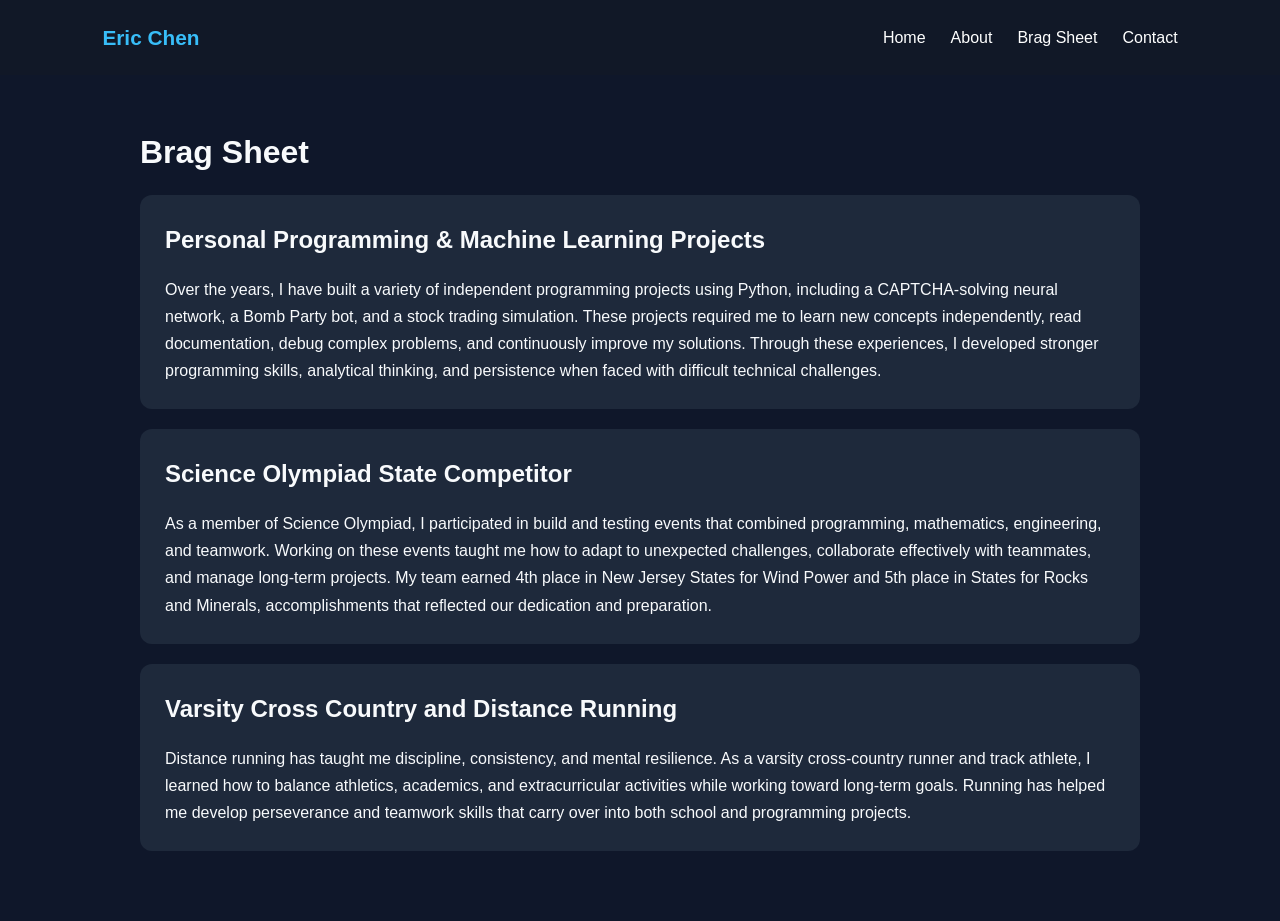
==== brag.html @ 9efc931d "Rename bragsheet.html to brag.html" ====
<!DOCTYPE html>
<html lang="en">
<head>
    <meta charset="UTF-8">
    <title>Brag Sheet</title>
    <link rel="stylesheet" href="style.css">
</head>
<body>

<nav>
    <div class="logo">Eric Chen</div>

    <ul>
        <li><a href="index.html">Home</a></li>
        <li><a href="about.html">About</a></li>
        <li><a href="brag.html">Brag Sheet</a></li>
        <li><a href="contact.html">Contact</a></li>
    </ul>
</nav>

<div class="page">

<h1>Brag Sheet</h1>

<div class="card">
<h2>Personal Programming & Machine Learning Projects</h2>

<p>
Over the years, I have built a variety of independent programming
projects using Python, including a CAPTCHA-solving neural network,
a Bomb Party bot, and a stock trading simulation. These projects
required me to learn new concepts independently, read documentation,
debug complex problems, and continuously improve my solutions.
Through these experiences, I developed stronger programming skills,
analytical thinking, and persistence when faced with difficult
technical challenges.
</p>
</div>

<div class="card">
<h2>Science Olympiad State Competitor</h2>

<p>
As a member of Science Olympiad, I participated in build and testing
events that combined programming, mathematics, engineering, and
teamwork. Working on these events taught me how to adapt to
unexpected challenges, collaborate effectively with teammates, and
manage long-term projects. My team earned 4th place in New Jersey
States for Wind Power and 5th place in States for Rocks and
Minerals, accomplishments that reflected our dedication and
preparation.
</p>
</div>

<div class="card">
<h2>Varsity Cross Country and Distance Running</h2>

<p>
Distance running has taught me discipline, consistency, and mental
resilience. As a varsity cross-country runner and track athlete,
I learned how to balance athletics, academics, and extracurricular
activities while working toward long-term goals. Running has helped
me develop perseverance and teamwork skills that carry over into
both school and programming projects.
</p>
</div>

</div>

</body>
</html>
---- style.css ----
:root{
    --bg:#0f172a;
    --card:#1e293b;
    --accent:#38bdf8;
    --text:#f8fafc;
    --muted:#94a3b8;
}

*{
    margin:0;
    padding:0;
    box-sizing:border-box;
    font-family:Segoe UI, Arial, sans-serif;
}

body{
    background:var(--bg);
    color:var(--text);
    line-height:1.7;
}

nav{
    display:flex;
    justify-content:space-between;
    align-items:center;
    padding:20px 8%;
    background:#111827;
}

.logo{
    color:var(--accent);
    font-size:1.3rem;
    font-weight:bold;
}

nav ul{
    display:flex;
    gap:25px;
    list-style:none;
}

nav a{
    text-decoration:none;
    color:white;
}

.hero{
    text-align:center;
    padding:60px 20px;
}

.hero img{
    width:200px;
    height:200px;
    object-fit:cover;
    border-radius:50%;
    border:4px solid var(--accent);
}

.hero h1{
    margin-top:20px;
    font-size:3rem;
}

.intro{
    max-width:800px;
    margin:20px auto;
}

.projects{
    padding:50px 8%;
}

.cards{
    display:grid;
    grid-template-columns:repeat(auto-fit,minmax(250px,1fr));
    gap:20px;
    margin-top:20px;
}

.card{
    background:var(--card);
    padding:25px;
    border-radius:12px;
    margin-bottom:20px;
}

.page{
    width:85%;
    max-width:1000px;
    margin:auto;
    padding:50px 0;
}

h1,h2,h3{
    margin-bottom:15px;
}

ul{
    margin-left:25px;
}

footer{
    text-align:center;
    padding:30px;
    color:var(--muted);
}
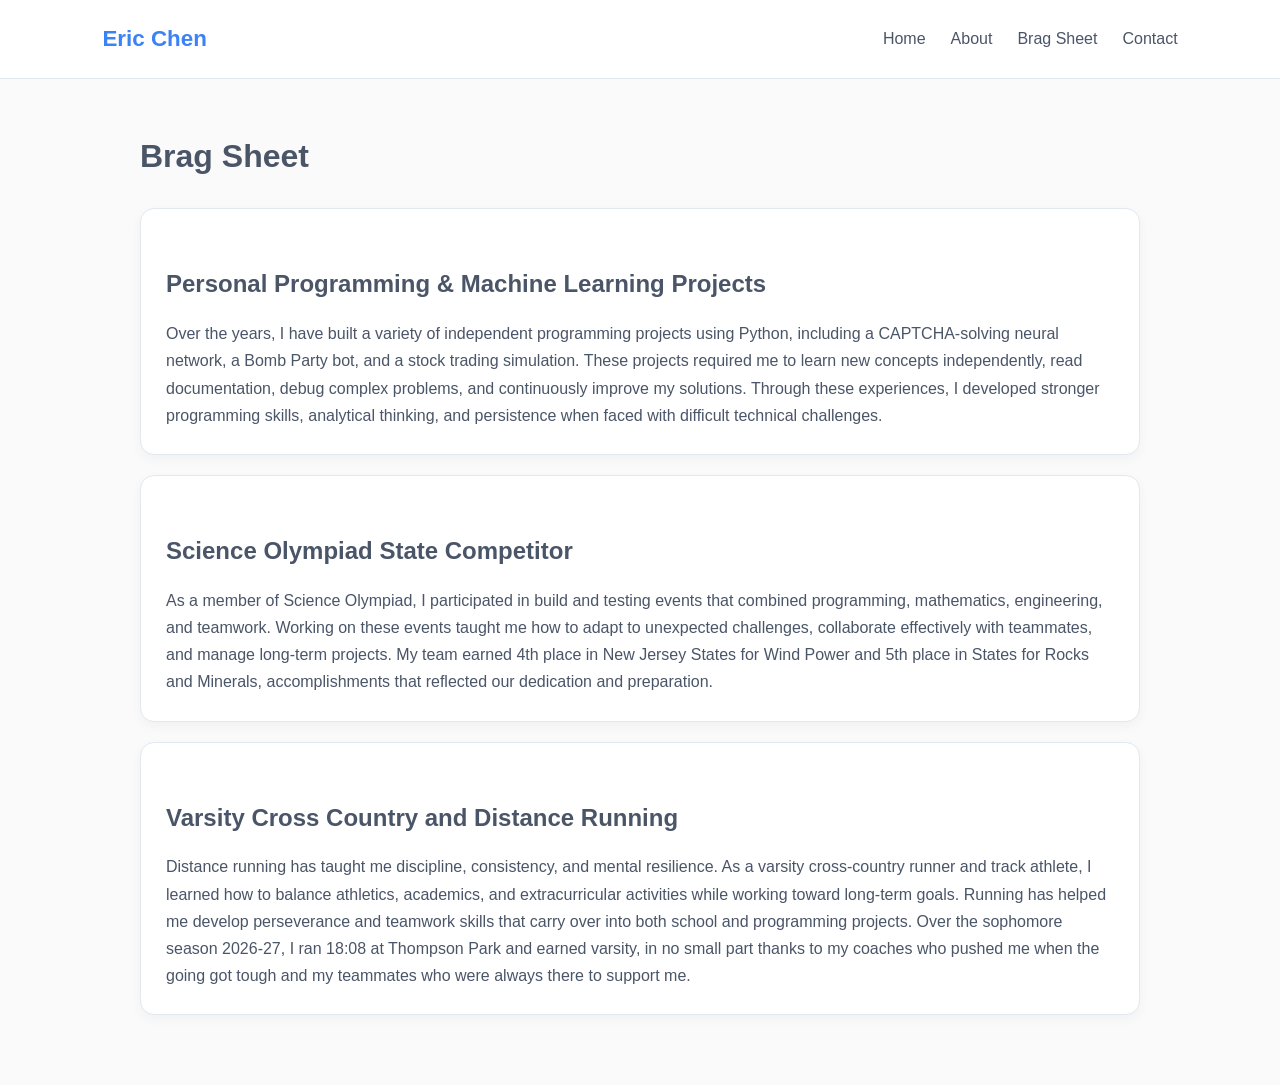
==== commit da2c6286: "Update brag.html Added details about running achievements and support from coaches and teammates." ====
--- a/brag.html
+++ b/brag.html
@@ -61,7 +61,10 @@
 I learned how to balance athletics, academics, and extracurricular
 activities while working toward long-term goals. Running has helped
 me develop perseverance and teamwork skills that carry over into
-both school and programming projects.
+both school and programming projects. Over the sophomore season 2026-27,
+I ran 18:08 at Thompson Park and earned varsity, in no small part thanks to
+my coaches who pushed me when the going got tough and my teammates who
+were always there to support me.
 </p>
 </div>
 
--- a/style.css
+++ b/style.css
@@ -1,16 +1,20 @@
 :root{
-    --bg:#0f172a;
-    --card:#1e293b;
-    --accent:#38bdf8;
-    --text:#f8fafc;
-    --muted:#94a3b8;
+    --bg:#FAFAFA;
+    --card:#FFFFFF;
+    --text:#4A5568;
+    --accent:#3B82F6;
+    --border:#E2E8F0;
 }
 
 *{
     margin:0;
     padding:0;
     box-sizing:border-box;
-    font-family:Segoe UI, Arial, sans-serif;
+    font-family:'Segoe UI', Arial, sans-serif;
+}
+
+html{
+    scroll-behavior:smooth;
 }
 
 body{
@@ -24,13 +28,17 @@
     justify-content:space-between;
     align-items:center;
     padding:20px 8%;
-    background:#111827;
+    background:white;
+    border-bottom:1px solid var(--border);
+    position:sticky;
+    top:0;
+    z-index:100;
 }
 
 .logo{
     color:var(--accent);
-    font-size:1.3rem;
-    font-weight:bold;
+    font-size:1.4rem;
+    font-weight:700;
 }
 
 nav ul{
@@ -41,48 +49,88 @@
 
 nav a{
     text-decoration:none;
-    color:white;
+    color:var(--text);
+    font-weight:500;
+    transition:.2s;
+}
+
+nav a:hover{
+    color:var(--accent);
 }
 
 .hero{
     text-align:center;
-    padding:60px 20px;
+    padding:70px 20px;
 }
 
 .hero img{
-    width:200px;
-    height:200px;
+    width:220px;
+    height:220px;
     object-fit:cover;
     border-radius:50%;
     border:4px solid var(--accent);
+    margin-bottom:20px;
 }
 
 .hero h1{
-    margin-top:20px;
     font-size:3rem;
+    margin-bottom:10px;
+}
+
+.tagline{
+    color:var(--accent);
+    font-weight:600;
+    letter-spacing:.5px;
+    margin-bottom:20px;
 }
 
 .intro{
     max-width:800px;
-    margin:20px auto;
+    margin:auto;
 }
 
 .projects{
-    padding:50px 8%;
+    padding:60px 8%;
+}
+
+.projects h2{
+    text-align:center;
+    margin-bottom:30px;
 }
 
 .cards{
     display:grid;
-    grid-template-columns:repeat(auto-fit,minmax(250px,1fr));
-    gap:20px;
-    margin-top:20px;
+    grid-template-columns:repeat(auto-fit,minmax(280px,1fr));
+    gap:25px;
+}
+
+.project-card{
+    text-decoration:none;
+    color:inherit;
 }
 
 .card{
     background:var(--card);
+    border:1px solid var(--border);
+    border-radius:14px;
     padding:25px;
-    border-radius:12px;
-    margin-bottom:20px;
+    height:100%;
+    transition:.25s ease;
+    box-shadow:0 4px 12px rgba(0,0,0,.04);
+}
+
+.project-card:hover .card{
+    transform:translateY(-5px);
+    box-shadow:0 12px 30px rgba(0,0,0,.08);
+}
+
+.project-card h3{
+    color:var(--accent);
+    margin-bottom:10px;
+}
+
+.project-card:hover h3{
+    text-decoration:underline;
 }
 
 .page{
@@ -92,16 +140,31 @@
     padding:50px 0;
 }
 
-h1,h2,h3{
+.page h1{
+    margin-bottom:25px;
+}
+
+.page h2{
+    margin-top:30px;
     margin-bottom:15px;
+}
+
+.page .card{
+    margin-bottom:20px;
 }
 
 ul{
     margin-left:25px;
 }
 
+a{
+    color:var(--accent);
+}
+
 footer{
     text-align:center;
-    padding:30px;
-    color:var(--muted);
-}+    padding:40px;
+    color:var(--text);
+    border-top:1px solid var(--border);
+    margin-top:40px;
+}
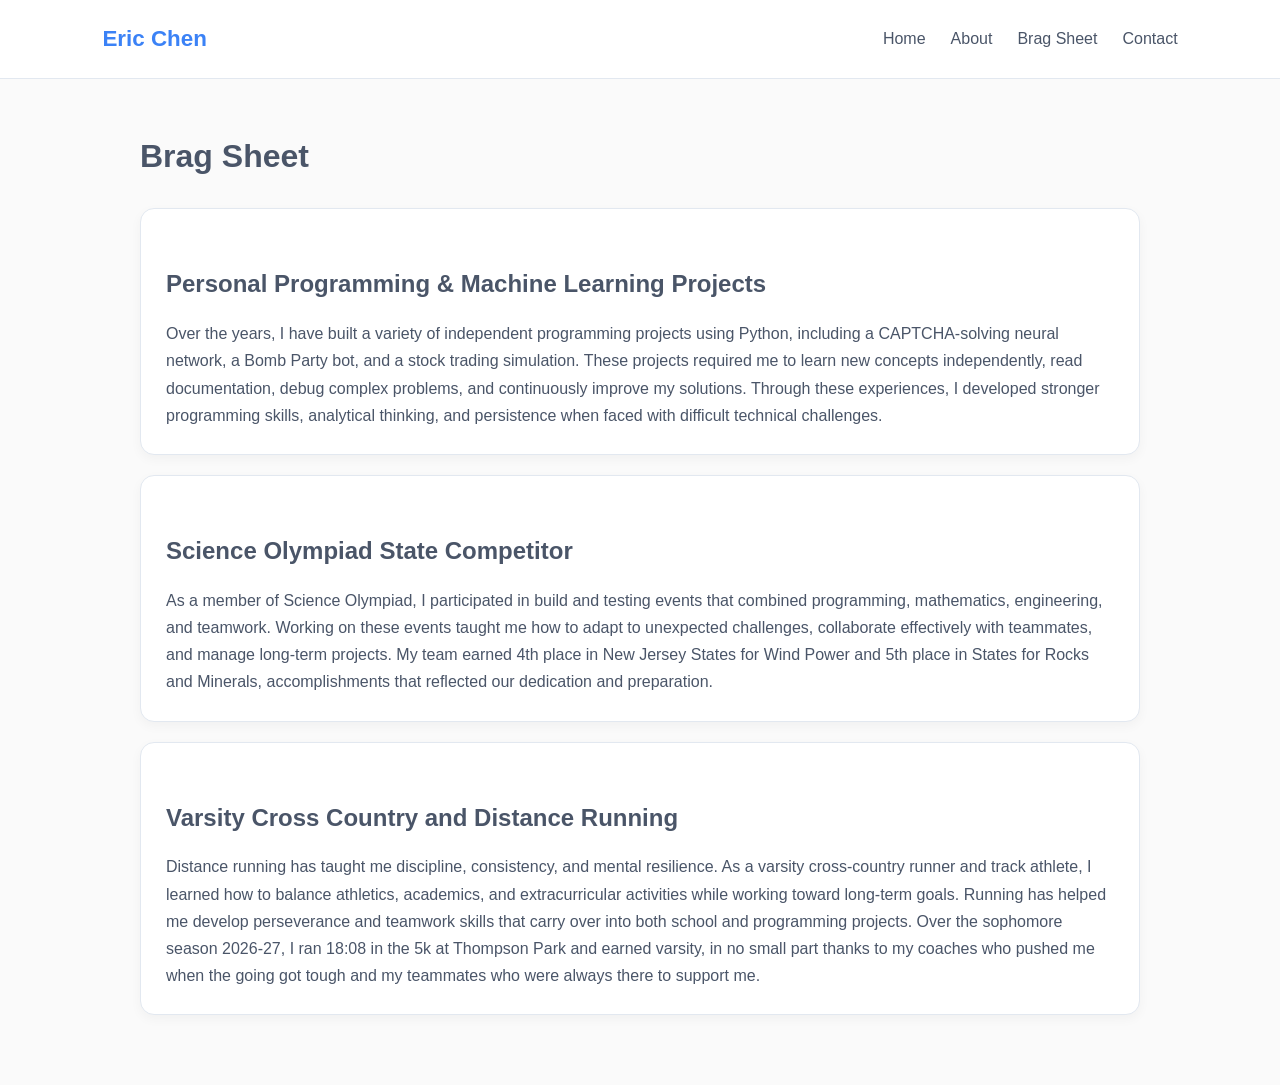
==== commit 4d62fb96: "Update brag.html" ====
--- a/brag.html
+++ b/brag.html
@@ -62,7 +62,7 @@
 activities while working toward long-term goals. Running has helped
 me develop perseverance and teamwork skills that carry over into
 both school and programming projects. Over the sophomore season 2026-27,
-I ran 18:08 at Thompson Park and earned varsity, in no small part thanks to
+I ran 18:08 in the 5k at Thompson Park and earned varsity, in no small part thanks to
 my coaches who pushed me when the going got tough and my teammates who
 were always there to support me.
 </p>
